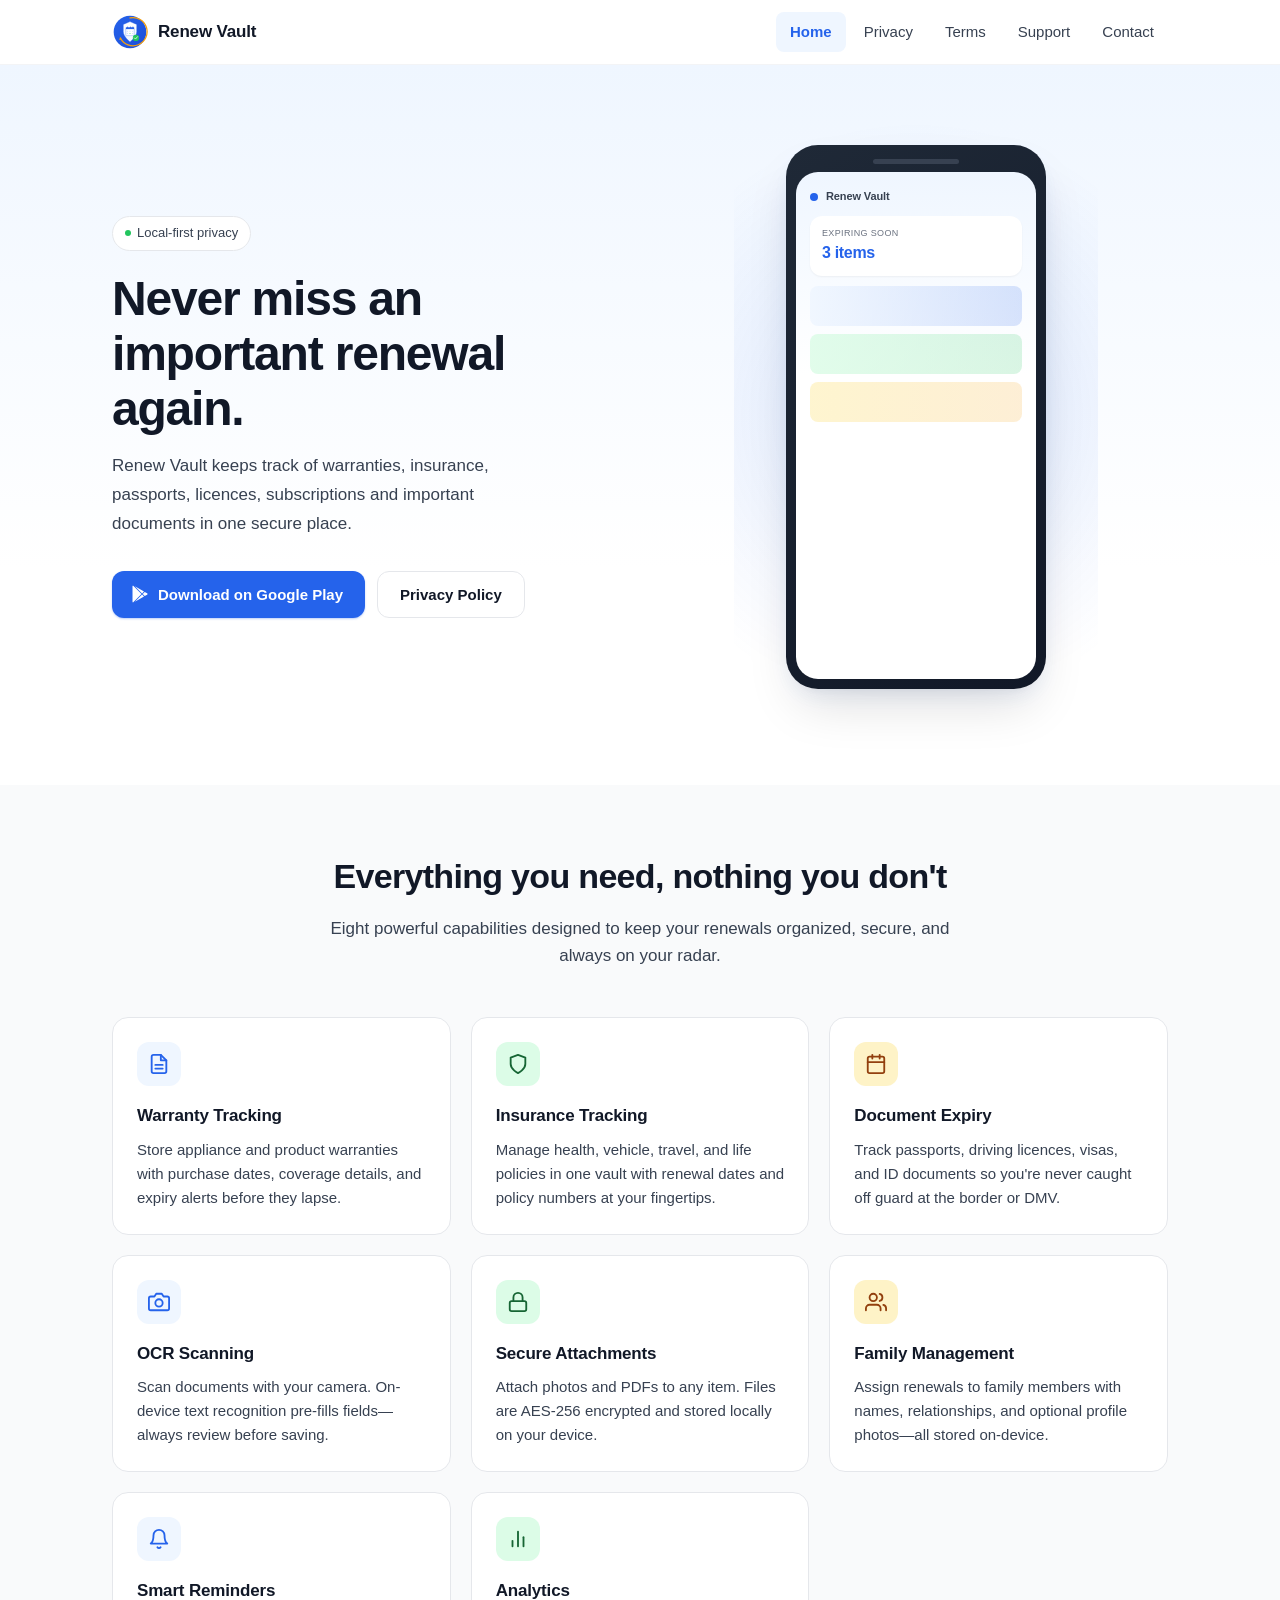
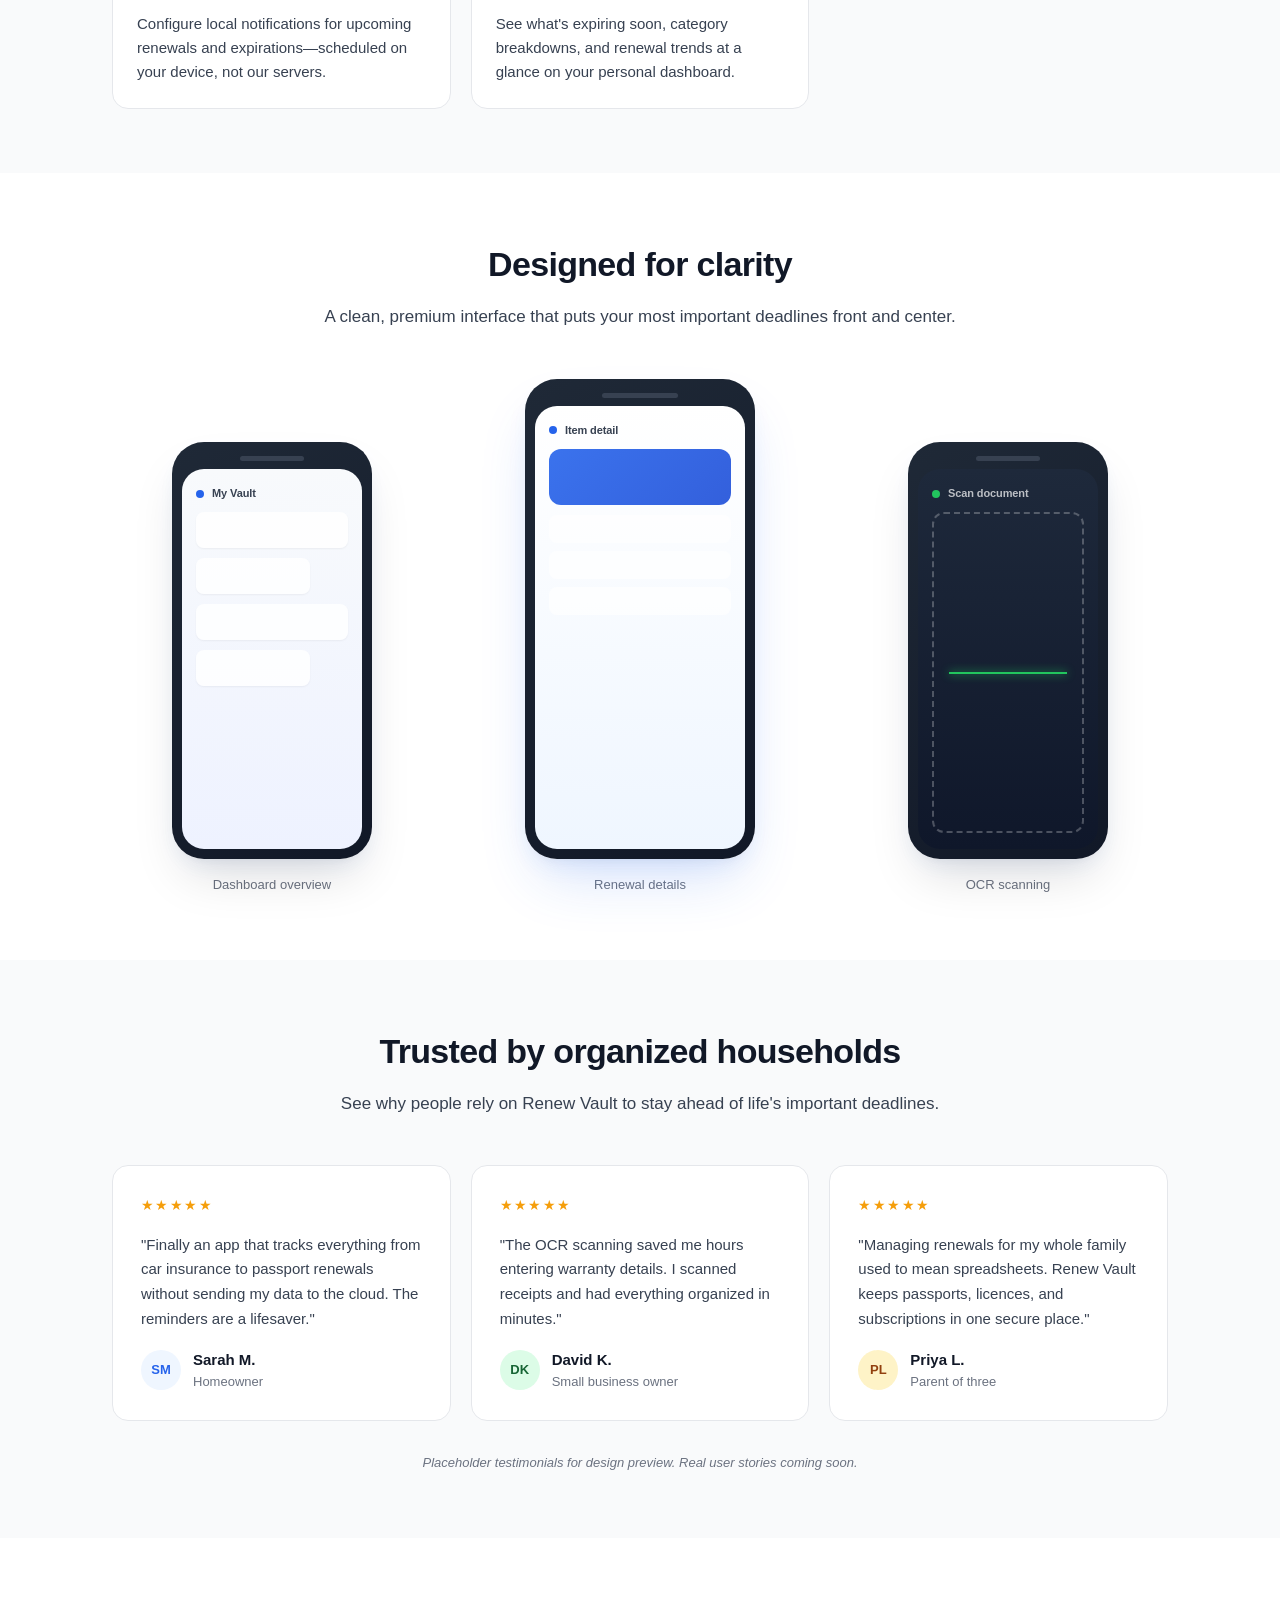
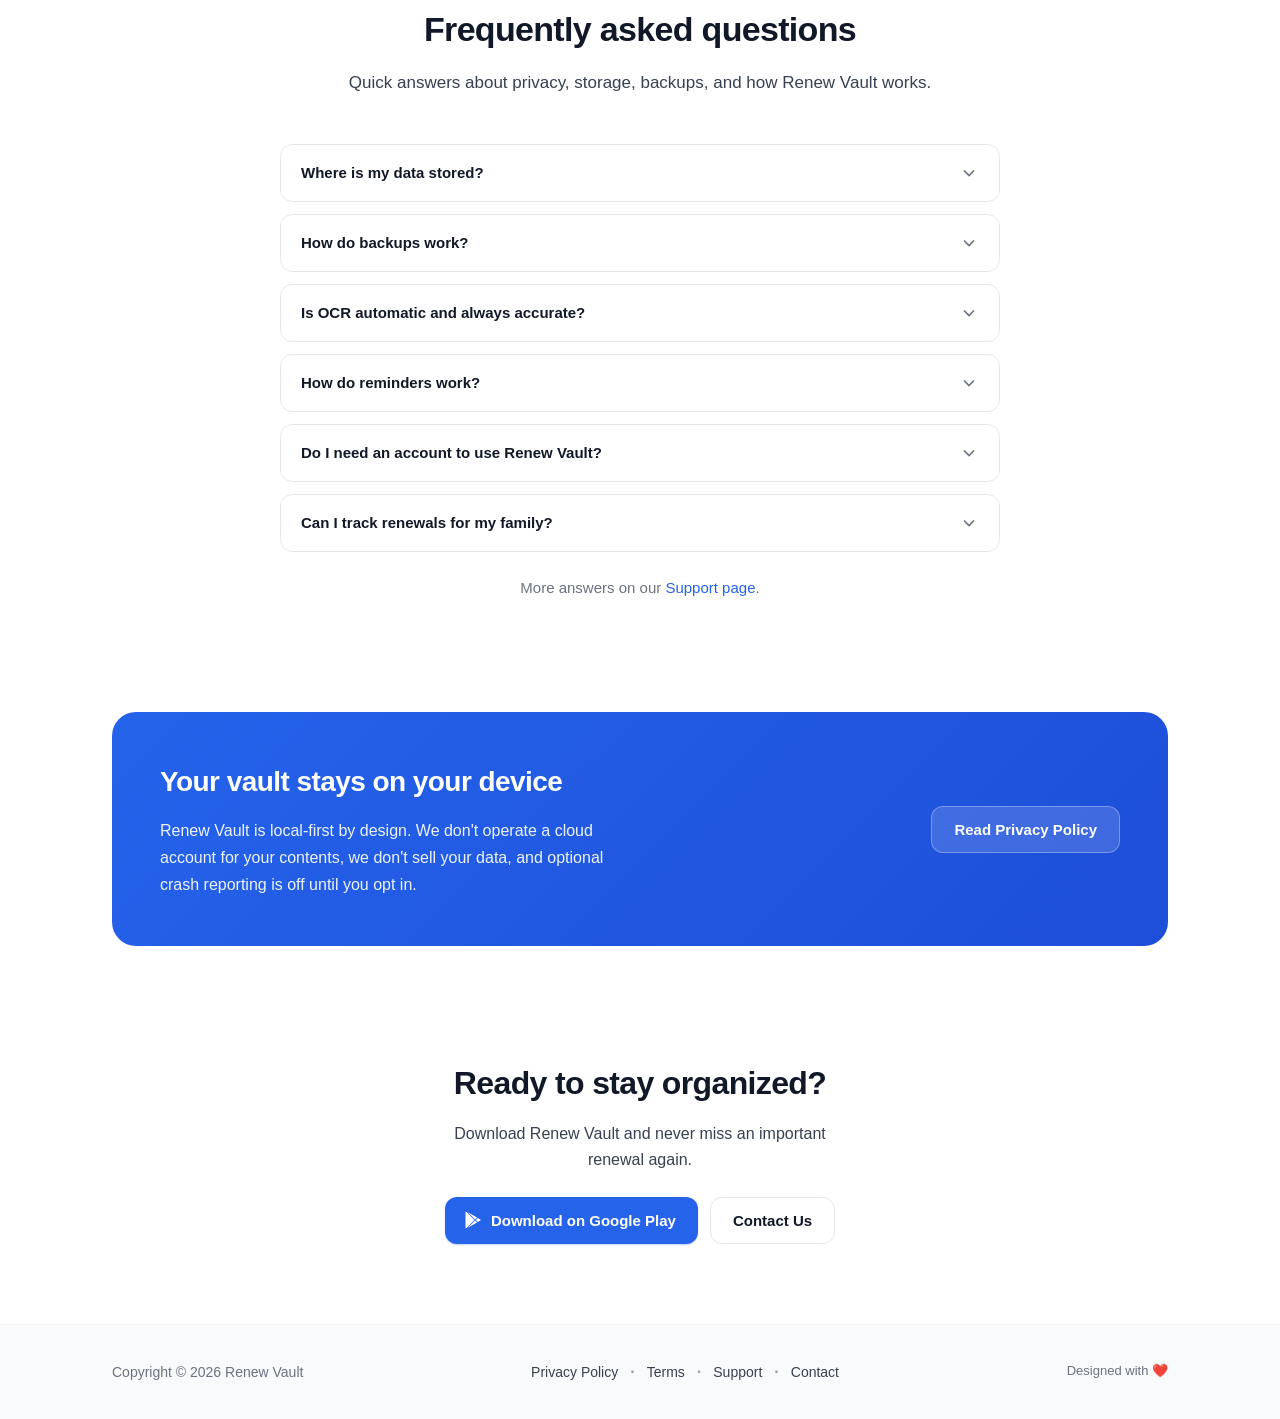
==== website/index.html @ 332114f3 "﻿feat(website): add official Renew Vault GitHub Pages website Add GitHub Pages site under website/: " ====
<!DOCTYPE html>
<html lang="en">
<head>
  <meta charset="UTF-8">
  <meta name="viewport" content="width=device-width, initial-scale=1.0">
  <meta name="description" content="Renew Vault — Never miss an important renewal again. Track warranties, insurance, passports, licences, subscriptions and documents in one secure place.">
  <meta name="keywords" content="Renew Vault, renewal tracker, warranty tracker, insurance expiry, passport reminder, document vault, local-first, Android app, com.renewvault.app">
  <meta name="robots" content="index, follow">
  <meta name="author" content="Renew Vault">
  <link rel="canonical" href="https://jayanthrajiv1983.github.io/homecare_vault/">
  <title>Renew Vault — Never miss an important renewal again.</title>
  <meta property="og:type" content="website">
  <meta property="og:site_name" content="Renew Vault">
  <meta property="og:title" content="Renew Vault — Never miss an important renewal again.">
  <meta property="og:description" content="Track warranties, insurance, passports, licences, subscriptions and documents in one secure, local-first vault.">
  <meta property="og:url" content="https://jayanthrajiv1983.github.io/homecare_vault/">
  <meta property="og:image" content="https://jayanthrajiv1983.github.io/homecare_vault/images/og-image.svg">
  <meta property="og:locale" content="en_US">
  <meta name="twitter:card" content="summary_large_image">
  <meta name="twitter:title" content="Renew Vault — Never miss an important renewal again.">
  <meta name="twitter:description" content="Track warranties, insurance, passports, licences, subscriptions and documents in one secure, local-first vault.">
  <meta name="twitter:image" content="https://jayanthrajiv1983.github.io/homecare_vault/images/og-image.svg">
  <link rel="icon" href="assets/favicon.svg" type="image/svg+xml">
  <link rel="apple-touch-icon" href="images/renew_vault_logo.svg">
  <link rel="stylesheet" href="css/styles.css">
</head>
<body class="page">
  <!-- SHARED HEADER — keep identical across all website/*.html pages -->
  <header class="site-header">
    <div class="container header-inner">
      <a href="index.html" class="logo-link">
        <img src="images/renew_vault_logo.svg" alt="" width="36" height="36" aria-hidden="true">
        Renew Vault
      </a>
      <button class="nav-toggle" type="button" aria-expanded="false" aria-controls="site-nav" aria-label="Toggle navigation">
        <span class="nav-toggle-bar"></span>
        <span class="nav-toggle-bar"></span>
        <span class="nav-toggle-bar"></span>
      </button>
      <nav class="site-nav" id="site-nav" aria-label="Main navigation">
        <ul>
          <li><a href="index.html">Home</a></li>
          <li><a href="privacy-policy.html">Privacy</a></li>
          <li><a href="terms.html">Terms</a></li>
          <li><a href="support.html">Support</a></li>
          <li><a href="contact.html">Contact</a></li>
        </ul>
      </nav>
    </div>
  </header>

  <main>
    <section class="hero">
      <div class="container hero-grid">
        <div class="hero-content hero-animate">
          <div class="hero-badge">
            <span class="hero-badge-dot" aria-hidden="true"></span>
            Local-first privacy
          </div>
          <h1>Never miss an important renewal again.</h1>
          <p class="hero-description">
            Renew Vault keeps track of warranties, insurance, passports, licences, subscriptions and important documents in one secure place.
          </p>
          <div class="hero-actions">
            <!-- Placeholder: set href to https://play.google.com/store/apps/details?id=com.renewvault.app when listed -->
            <a href="#" class="btn btn-primary btn-play" data-package="com.renewvault.app" aria-label="Download Renew Vault on Google Play (com.renewvault.app)">
              <svg class="btn-icon" width="20" height="20" viewBox="0 0 24 24" fill="currentColor" aria-hidden="true">
                <path d="M3.609 1.814L13.792 12 3.61 22.186a1.003 1.003 0 0 1-.601-.92V2.734a1 1 0 0 1 .601-.92zm10.89 10.893l2.302 2.302-10.937 6.333 8.635-8.635zm3.199-3.198l2.807 1.626a1 1 0 0 1 0 1.73l-2.808 1.626L15.206 12l2.492-2.491zM5.864 2.658L16.802 8.99l-2.303 2.303-8.635-8.635z"/>
              </svg>
              Download on Google Play
            </a>
            <a href="privacy-policy.html" class="btn btn-secondary">Privacy Policy</a>
          </div>
        </div>
        <div class="hero-visual hero-animate hero-animate--delay">
          <div class="device-mockup device-mockup--hero">
            <div class="device-frame">
              <div class="device-notch" aria-hidden="true"></div>
              <div class="device-screen device-screen--dashboard">
                <div class="screen-header">
                  <span class="screen-dot"></span>
                  <span class="screen-title">Renew Vault</span>
                </div>
                <div class="screen-stat">
                  <span class="screen-stat-label">Expiring soon</span>
                  <span class="screen-stat-value">3 items</span>
                </div>
                <div class="screen-cards">
                  <div class="screen-card screen-card--blue"></div>
                  <div class="screen-card screen-card--green"></div>
                  <div class="screen-card screen-card--orange"></div>
                </div>
              </div>
            </div>
            <div class="hero-glow" aria-hidden="true"></div>
          </div>
        </div>
      </div>
    </section>

    <section class="section section-alt" id="features">
      <div class="container">
        <div class="section-header reveal">
          <h2>Everything you need, nothing you don't</h2>
          <p>Eight powerful capabilities designed to keep your renewals organized, secure, and always on your radar.</p>
        </div>
        <div class="features-grid">
          <article class="feature-card reveal">
            <div class="feature-icon feature-icon--blue" aria-hidden="true">
              <svg width="22" height="22" viewBox="0 0 24 24" fill="none" stroke="currentColor" stroke-width="2" stroke-linecap="round" stroke-linejoin="round"><path d="M14 2H6a2 2 0 0 0-2 2v16a2 2 0 0 0 2 2h12a2 2 0 0 0 2-2V8z"/><polyline points="14 2 14 8 20 8"/><line x1="16" y1="13" x2="8" y2="13"/><line x1="16" y1="17" x2="8" y2="17"/></svg>
            </div>
            <h3>Warranty Tracking</h3>
            <p>Store appliance and product warranties with purchase dates, coverage details, and expiry alerts before they lapse.</p>
          </article>
          <article class="feature-card reveal">
            <div class="feature-icon feature-icon--green" aria-hidden="true">
              <svg width="22" height="22" viewBox="0 0 24 24" fill="none" stroke="currentColor" stroke-width="2" stroke-linecap="round" stroke-linejoin="round"><path d="M12 22s8-4 8-10V5l-8-3-8 3v7c0 6 8 10 8 10z"/></svg>
            </div>
            <h3>Insurance Tracking</h3>
            <p>Manage health, vehicle, travel, and life policies in one vault with renewal dates and policy numbers at your fingertips.</p>
          </article>
          <article class="feature-card reveal">
            <div class="feature-icon feature-icon--orange" aria-hidden="true">
              <svg width="22" height="22" viewBox="0 0 24 24" fill="none" stroke="currentColor" stroke-width="2" stroke-linecap="round" stroke-linejoin="round"><rect x="3" y="4" width="18" height="18" rx="2" ry="2"/><line x1="16" y1="2" x2="16" y2="6"/><line x1="8" y1="2" x2="8" y2="6"/><line x1="3" y1="10" x2="21" y2="10"/></svg>
            </div>
            <h3>Document Expiry</h3>
            <p>Track passports, driving licences, visas, and ID documents so you're never caught off guard at the border or DMV.</p>
          </article>
          <article class="feature-card reveal">
            <div class="feature-icon feature-icon--blue" aria-hidden="true">
              <svg width="22" height="22" viewBox="0 0 24 24" fill="none" stroke="currentColor" stroke-width="2" stroke-linecap="round" stroke-linejoin="round"><path d="M23 19a2 2 0 0 1-2 2H3a2 2 0 0 1-2-2V8a2 2 0 0 1 2-2h4l2-3h6l2 3h4a2 2 0 0 1 2 2z"/><circle cx="12" cy="13" r="4"/></svg>
            </div>
            <h3>OCR Scanning</h3>
            <p>Scan documents with your camera. On-device text recognition pre-fills fields—always review before saving.</p>
          </article>
          <article class="feature-card reveal">
            <div class="feature-icon feature-icon--green" aria-hidden="true">
              <svg width="22" height="22" viewBox="0 0 24 24" fill="none" stroke="currentColor" stroke-width="2" stroke-linecap="round" stroke-linejoin="round"><rect x="3" y="11" width="18" height="11" rx="2" ry="2"/><path d="M7 11V7a5 5 0 0 1 10 0v4"/></svg>
            </div>
            <h3>Secure Attachments</h3>
            <p>Attach photos and PDFs to any item. Files are AES-256 encrypted and stored locally on your device.</p>
          </article>
          <article class="feature-card reveal">
            <div class="feature-icon feature-icon--orange" aria-hidden="true">
              <svg width="22" height="22" viewBox="0 0 24 24" fill="none" stroke="currentColor" stroke-width="2" stroke-linecap="round" stroke-linejoin="round"><path d="M17 21v-2a4 4 0 0 0-4-4H5a4 4 0 0 0-4 4v2"/><circle cx="9" cy="7" r="4"/><path d="M23 21v-2a4 4 0 0 0-3-3.87"/><path d="M16 3.13a4 4 0 0 1 0 7.75"/></svg>
            </div>
            <h3>Family Management</h3>
            <p>Assign renewals to family members with names, relationships, and optional profile photos—all stored on-device.</p>
          </article>
          <article class="feature-card reveal">
            <div class="feature-icon feature-icon--blue" aria-hidden="true">
              <svg width="22" height="22" viewBox="0 0 24 24" fill="none" stroke="currentColor" stroke-width="2" stroke-linecap="round" stroke-linejoin="round"><path d="M18 8A6 6 0 0 0 6 8c0 7-3 9-3 9h18s-3-2-3-9"/><path d="M13.73 21a2 2 0 0 1-3.46 0"/></svg>
            </div>
            <h3>Smart Reminders</h3>
            <p>Configure local notifications for upcoming renewals and expirations—scheduled on your device, not our servers.</p>
          </article>
          <article class="feature-card reveal">
            <div class="feature-icon feature-icon--green" aria-hidden="true">
              <svg width="22" height="22" viewBox="0 0 24 24" fill="none" stroke="currentColor" stroke-width="2" stroke-linecap="round" stroke-linejoin="round"><line x1="18" y1="20" x2="18" y2="10"/><line x1="12" y1="20" x2="12" y2="4"/><line x1="6" y1="20" x2="6" y2="14"/></svg>
            </div>
            <h3>Analytics</h3>
            <p>See what's expiring soon, category breakdowns, and renewal trends at a glance on your personal dashboard.</p>
          </article>
        </div>
      </div>
    </section>

    <section class="section" id="screenshots">
      <div class="container">
        <div class="section-header reveal">
          <h2>Designed for clarity</h2>
          <p>A clean, premium interface that puts your most important deadlines front and center.</p>
        </div>
        <div class="screenshots-showcase reveal">
          <div class="device-mockup device-mockup--showcase">
            <div class="device-frame">
              <div class="device-notch" aria-hidden="true"></div>
              <div class="device-screen device-screen--list">
                <div class="screen-header">
                  <span class="screen-dot"></span>
                  <span class="screen-title">My Vault</span>
                </div>
                <div class="screen-list-item"></div>
                <div class="screen-list-item screen-list-item--short"></div>
                <div class="screen-list-item"></div>
                <div class="screen-list-item screen-list-item--short"></div>
              </div>
            </div>
            <p class="mockup-caption">Dashboard overview</p>
          </div>
          <div class="device-mockup device-mockup--showcase device-mockup--featured">
            <div class="device-frame">
              <div class="device-notch" aria-hidden="true"></div>
              <div class="device-screen device-screen--detail">
                <div class="screen-header">
                  <span class="screen-dot"></span>
                  <span class="screen-title">Item detail</span>
                </div>
                <div class="screen-detail-block"></div>
                <div class="screen-detail-rows">
                  <div class="screen-detail-row"></div>
                  <div class="screen-detail-row"></div>
                  <div class="screen-detail-row"></div>
                </div>
              </div>
            </div>
            <p class="mockup-caption">Renewal details</p>
          </div>
          <div class="device-mockup device-mockup--showcase">
            <div class="device-frame">
              <div class="device-notch" aria-hidden="true"></div>
              <div class="device-screen device-screen--scan">
                <div class="screen-header">
                  <span class="screen-dot"></span>
                  <span class="screen-title">Scan document</span>
                </div>
                <div class="screen-scan-frame">
                  <div class="screen-scan-line" aria-hidden="true"></div>
                </div>
              </div>
            </div>
            <p class="mockup-caption">OCR scanning</p>
          </div>
        </div>
      </div>
    </section>

    <section class="section section-alt" id="testimonials">
      <div class="container">
        <div class="section-header reveal">
          <h2>Trusted by organized households</h2>
          <p>See why people rely on Renew Vault to stay ahead of life's important deadlines.</p>
        </div>
        <div class="testimonials-grid">
          <blockquote class="testimonial-card reveal">
            <div class="testimonial-stars" aria-label="5 out of 5 stars">
              <span aria-hidden="true">★★★★★</span>
            </div>
            <p class="testimonial-quote">"Finally an app that tracks everything from car insurance to passport renewals without sending my data to the cloud. The reminders are a lifesaver."</p>
            <footer class="testimonial-author">
              <div class="testimonial-avatar" aria-hidden="true">SM</div>
              <div>
                <cite class="testimonial-name">Sarah M.</cite>
                <span class="testimonial-role">Homeowner</span>
              </div>
            </footer>
          </blockquote>
          <blockquote class="testimonial-card reveal">
            <div class="testimonial-stars" aria-label="5 out of 5 stars">
              <span aria-hidden="true">★★★★★</span>
            </div>
            <p class="testimonial-quote">"The OCR scanning saved me hours entering warranty details. I scanned receipts and had everything organized in minutes."</p>
            <footer class="testimonial-author">
              <div class="testimonial-avatar testimonial-avatar--green" aria-hidden="true">DK</div>
              <div>
                <cite class="testimonial-name">David K.</cite>
                <span class="testimonial-role">Small business owner</span>
              </div>
            </footer>
          </blockquote>
          <blockquote class="testimonial-card reveal">
            <div class="testimonial-stars" aria-label="5 out of 5 stars">
              <span aria-hidden="true">★★★★★</span>
            </div>
            <p class="testimonial-quote">"Managing renewals for my whole family used to mean spreadsheets. Renew Vault keeps passports, licences, and subscriptions in one secure place."</p>
            <footer class="testimonial-author">
              <div class="testimonial-avatar testimonial-avatar--orange" aria-hidden="true">PL</div>
              <div>
                <cite class="testimonial-name">Priya L.</cite>
                <span class="testimonial-role">Parent of three</span>
              </div>
            </footer>
          </blockquote>
        </div>
        <p class="testimonials-disclaimer reveal">Placeholder testimonials for design preview. Real user stories coming soon.</p>
      </div>
    </section>

    <section class="section" id="faq">
      <div class="container">
        <div class="section-header reveal">
          <h2>Frequently asked questions</h2>
          <p>Quick answers about privacy, storage, backups, and how Renew Vault works.</p>
        </div>
        <div class="faq-accordion reveal">
          <div class="faq-accordion-item">
            <button class="faq-accordion-trigger" type="button" aria-expanded="false" aria-controls="faq-panel-1" id="faq-trigger-1">
              <span>Where is my data stored?</span>
              <svg class="faq-accordion-icon" width="20" height="20" viewBox="0 0 24 24" fill="none" stroke="currentColor" stroke-width="2" aria-hidden="true"><polyline points="6 9 12 15 18 9"/></svg>
            </button>
            <div class="faq-accordion-panel" id="faq-panel-1" role="region" aria-labelledby="faq-trigger-1" hidden>
              <p>Your vault data is stored <strong>locally on your device</strong> in encrypted form by default. Renew Vault does not sync your items to our servers. Optional Google Drive backup uploads encrypted <code>.rvbackup</code> files only when <strong>you</strong> initiate a backup.</p>
            </div>
          </div>
          <div class="faq-accordion-item">
            <button class="faq-accordion-trigger" type="button" aria-expanded="false" aria-controls="faq-panel-2" id="faq-trigger-2">
              <span>How do backups work?</span>
              <svg class="faq-accordion-icon" width="20" height="20" viewBox="0 0 24 24" fill="none" stroke="currentColor" stroke-width="2" aria-hidden="true"><polyline points="6 9 12 15 18 9"/></svg>
            </button>
            <div class="faq-accordion-panel" id="faq-panel-2" role="region" aria-labelledby="faq-trigger-2" hidden>
              <p>You can export an encrypted <code>.rvbackup</code> file to your device or share it through apps you choose. You can also back up to a <strong>"Renew Vault Backups"</strong> folder in <strong>your</strong> Google Drive account. Backups are user-initiated—they never upload automatically.</p>
            </div>
          </div>
          <div class="faq-accordion-item">
            <button class="faq-accordion-trigger" type="button" aria-expanded="false" aria-controls="faq-panel-3" id="faq-trigger-3">
              <span>Is OCR automatic and always accurate?</span>
              <svg class="faq-accordion-icon" width="20" height="20" viewBox="0 0 24 24" fill="none" stroke="currentColor" stroke-width="2" aria-hidden="true"><polyline points="6 9 12 15 18 9"/></svg>
            </button>
            <div class="faq-accordion-panel" id="faq-panel-3" role="region" aria-labelledby="faq-trigger-3" hidden>
              <p>OCR runs <strong>on your device</strong> to help pre-fill fields from a photo or image. It is an assistive feature—always <strong>review and edit</strong> extracted text before saving. Raw OCR text is not stored; only the fields you confirm are saved.</p>
            </div>
          </div>
          <div class="faq-accordion-item">
            <button class="faq-accordion-trigger" type="button" aria-expanded="false" aria-controls="faq-panel-4" id="faq-trigger-4">
              <span>How do reminders work?</span>
              <svg class="faq-accordion-icon" width="20" height="20" viewBox="0 0 24 24" fill="none" stroke="currentColor" stroke-width="2" aria-hidden="true"><polyline points="6 9 12 15 18 9"/></svg>
            </button>
            <div class="faq-accordion-panel" id="faq-panel-4" role="region" aria-labelledby="faq-trigger-4" hidden>
              <p>Renew Vault schedules <strong>local notifications</strong> on your device based on the renewal dates and reminder settings you configure. Reminders are not sent from our servers. Enable notifications for Renew Vault in both the app and your device system settings.</p>
            </div>
          </div>
          <div class="faq-accordion-item">
            <button class="faq-accordion-trigger" type="button" aria-expanded="false" aria-controls="faq-panel-5" id="faq-trigger-5">
              <span>Do I need an account to use Renew Vault?</span>
              <svg class="faq-accordion-icon" width="20" height="20" viewBox="0 0 24 24" fill="none" stroke="currentColor" stroke-width="2" aria-hidden="true"><polyline points="6 9 12 15 18 9"/></svg>
            </button>
            <div class="faq-accordion-panel" id="faq-panel-5" role="region" aria-labelledby="faq-trigger-5" hidden>
              <p>No. You can use the core app without creating an account with us. Google Sign-In is used <strong>only</strong> if you choose optional Google Drive backup or restore.</p>
            </div>
          </div>
          <div class="faq-accordion-item">
            <button class="faq-accordion-trigger" type="button" aria-expanded="false" aria-controls="faq-panel-6" id="faq-trigger-6">
              <span>Can I track renewals for my family?</span>
              <svg class="faq-accordion-icon" width="20" height="20" viewBox="0 0 24 24" fill="none" stroke="currentColor" stroke-width="2" aria-hidden="true"><polyline points="6 9 12 15 18 9"/></svg>
            </button>
            <div class="faq-accordion-panel" id="faq-panel-6" role="region" aria-labelledby="faq-trigger-6" hidden>
              <p>Yes. Add family members in the app and assign items to them. Family names, relationships, and optional profile photos are stored locally on your device.</p>
            </div>
          </div>
        </div>
        <p class="faq-more reveal">More answers on our <a href="support.html">Support page</a>.</p>
      </div>
    </section>

    <section class="privacy-banner">
      <div class="container reveal">
        <div class="privacy-inner">
          <div>
            <h2>Your vault stays on your device</h2>
            <p>Renew Vault is local-first by design. We don't operate a cloud account for your contents, we don't sell your data, and optional crash reporting is off until you opt in.</p>
          </div>
          <a href="privacy-policy.html" class="btn btn-secondary">Read Privacy Policy</a>
        </div>
      </div>
    </section>

    <section class="cta-section">
      <div class="container reveal">
        <h2>Ready to stay organized?</h2>
        <p>Download Renew Vault and never miss an important renewal again.</p>
        <div class="cta-actions">
          <!-- Placeholder: set href to https://play.google.com/store/apps/details?id=com.renewvault.app when listed -->
          <a href="#" class="btn btn-primary btn-play" data-package="com.renewvault.app" aria-label="Download Renew Vault on Google Play (com.renewvault.app)">
            <svg class="btn-icon" width="20" height="20" viewBox="0 0 24 24" fill="currentColor" aria-hidden="true">
              <path d="M3.609 1.814L13.792 12 3.61 22.186a1.003 1.003 0 0 1-.601-.92V2.734a1 1 0 0 1 .601-.92zm10.89 10.893l2.302 2.302-10.937 6.333 8.635-8.635zm3.199-3.198l2.807 1.626a1 1 0 0 1 0 1.73l-2.808 1.626L15.206 12l2.492-2.491zM5.864 2.658L16.802 8.99l-2.303 2.303-8.635-8.635z"/>
            </svg>
            Download on Google Play
          </a>
          <a href="contact.html" class="btn btn-secondary">Contact Us</a>
        </div>
      </div>
    </section>
  </main>

  <!-- SHARED FOOTER — keep identical across all website/*.html pages -->
  <footer class="site-footer">
    <div class="container">
      <div class="footer-inner">
        <p class="footer-copyright">Copyright &copy; <span id="footer-year">2026</span> Renew Vault</p>
        <nav class="footer-nav" aria-label="Footer navigation">
          <ul>
            <li><a href="privacy-policy.html">Privacy Policy</a></li>
            <li><a href="terms.html">Terms</a></li>
            <li><a href="support.html">Support</a></li>
            <li><a href="contact.html">Contact</a></li>
          </ul>
        </nav>
        <p class="footer-designed">Designed with ❤️</p>
      </div>
    </div>
  </footer>

  <script src="js/main.js"></script>
</body>
</html>
---- website/css/styles.css ----
/* Renew Vault — GitHub Pages static site (website/)
   Brand colors from lib/theme/app_brand.dart & app_colors.dart
   Deploy: repo Settings → Pages → branch main → /website folder */

:root {
  --primary: #2563EB;
  --primary-dark: #1D4ED8;
  --primary-light: #EFF6FF;
  --green: #22C55E;
  --green-soft: #DCFCE7;
  --green-dark: #166534;
  --orange: #F59E0B;
  --orange-soft: #FEF3C7;
  --orange-dark: #92400E;
  --neutral-light: #9CA3AF;
  --text: #111827;
  --text-secondary: #374151;
  --text-muted: #6B7280;
  --bg: #FFFFFF;
  --bg-subtle: #F9FAFB;
  --bg-muted: #F3F4F6;
  --border: #E5E7EB;
  --border-light: #F3F4F6;
  --radius-sm: 8px;
  --radius: 12px;
  --radius-lg: 16px;
  --radius-xl: 24px;
  --shadow-sm: 0 1px 2px rgba(0, 0, 0, 0.05);
  --shadow: 0 4px 6px -1px rgba(0, 0, 0, 0.07), 0 2px 4px -2px rgba(0, 0, 0, 0.05);
  --shadow-lg: 0 10px 25px -5px rgba(37, 99, 235, 0.08), 0 8px 10px -6px rgba(0, 0, 0, 0.04);
  --max-width: 1120px;
  --header-height: 64px;
  --font: -apple-system, BlinkMacSystemFont, "Segoe UI", Roboto, "Helvetica Neue", Arial, sans-serif;
  --transition: 0.2s ease;
}

*, *::before, *::after {
  box-sizing: border-box;
}

html {
  scroll-behavior: smooth;
  -webkit-text-size-adjust: 100%;
}

body {
  margin: 0;
  font-family: var(--font);
  font-size: 16px;
  line-height: 1.6;
  color: var(--text);
  background: var(--bg);
  -webkit-font-smoothing: antialiased;
  -moz-osx-font-smoothing: grayscale;
}

img, svg {
  display: block;
  max-width: 100%;
  height: auto;
}

a {
  color: var(--primary);
  text-decoration: none;
  transition: color var(--transition);
}

a:hover {
  color: var(--primary-dark);
}

a:focus-visible,
button:focus-visible,
input:focus-visible,
textarea:focus-visible,
select:focus-visible {
  outline: 2px solid var(--primary);
  outline-offset: 2px;
}

.container {
  width: 100%;
  max-width: var(--max-width);
  margin: 0 auto;
  padding: 0 1.25rem;
}

@media (min-width: 768px) {
  .container {
    padding: 0 2rem;
  }
}

.site-header {
  position: sticky;
  top: 0;
  z-index: 100;
  background: rgba(255, 255, 255, 0.85);
  backdrop-filter: blur(12px);
  -webkit-backdrop-filter: blur(12px);
  border-bottom: 1px solid var(--border-light);
}

.header-inner {
  position: relative;
  display: flex;
  align-items: center;
  justify-content: space-between;
  height: var(--header-height);
  gap: 1rem;
}

.logo-link {
  display: flex;
  align-items: center;
  gap: 0.625rem;
  color: var(--text);
  font-weight: 600;
  font-size: 1.0625rem;
  letter-spacing: -0.01em;
}

.logo-link:hover {
  color: var(--text);
}

.logo-link img {
  width: 36px;
  height: 36px;
  border-radius: var(--radius-sm);
}

.nav-toggle {
  display: flex;
  flex-direction: column;
  justify-content: center;
  gap: 5px;
  width: 44px;
  height: 44px;
  padding: 10px;
  background: none;
  border: none;
  cursor: pointer;
  border-radius: var(--radius-sm);
}

.nav-toggle:hover {
  background: var(--bg-muted);
}

.nav-toggle-bar {
  display: block;
  width: 100%;
  height: 2px;
  background: var(--text);
  border-radius: 1px;
  transition: transform var(--transition), opacity var(--transition);
}

.nav-toggle[aria-expanded="true"] .nav-toggle-bar:nth-child(1) {
  transform: translateY(7px) rotate(45deg);
}

.nav-toggle[aria-expanded="true"] .nav-toggle-bar:nth-child(2) {
  opacity: 0;
}

.nav-toggle[aria-expanded="true"] .nav-toggle-bar:nth-child(3) {
  transform: translateY(-7px) rotate(-45deg);
}

.site-nav {
  display: none;
  position: absolute;
  top: var(--header-height);
  left: 0;
  right: 0;
  background: var(--bg);
  border-bottom: 1px solid var(--border);
  padding: 0.75rem 1.25rem 1.25rem;
  box-shadow: var(--shadow);
}

.site-nav.is-open {
  display: block;
}

.site-nav ul {
  list-style: none;
  margin: 0;
  padding: 0;
}

.site-nav li + li {
  margin-top: 0.25rem;
}

.site-nav a {
  display: block;
  padding: 0.625rem 0.75rem;
  color: var(--text-secondary);
  font-size: 0.9375rem;
  font-weight: 500;
  border-radius: var(--radius-sm);
}

.site-nav a:hover,
.site-nav a.is-active {
  color: var(--primary);
  background: var(--primary-light);
}

.site-nav a.is-active {
  font-weight: 600;
}

@media (min-width: 768px) {
  .nav-toggle {
    display: none;
  }

  .site-nav {
    display: block;
    position: static;
    background: none;
    border: none;
    padding: 0;
    box-shadow: none;
  }

  .site-nav ul {
    display: flex;
    align-items: center;
    gap: 0.25rem;
  }

  .site-nav li + li {
    margin-top: 0;
  }

  .site-nav a {
    padding: 0.5rem 0.875rem;
  }
}

.site-footer {
  margin-top: auto;
  background: var(--bg-subtle);
  border-top: 1px solid var(--border-light);
  padding: 2rem 0;
}

.footer-inner {
  display: flex;
  flex-direction: column;
  align-items: center;
  gap: 1rem;
  text-align: center;
}

.footer-copyright,
.footer-designed {
  margin: 0;
  font-size: 0.875rem;
  color: var(--text-muted);
}

.footer-designed {
  font-size: 0.8125rem;
}

.footer-nav ul {
  display: flex;
  flex-wrap: wrap;
  align-items: center;
  justify-content: center;
  gap: 0.375rem 0;
  list-style: none;
  margin: 0;
  padding: 0;
}

.footer-nav li {
  display: flex;
  align-items: center;
}

.footer-nav li + li::before {
  content: "·";
  margin: 0 0.625rem;
  color: var(--neutral-light);
  font-weight: 700;
  pointer-events: none;
}

.footer-nav a {
  color: var(--text-secondary);
  font-size: 0.875rem;
  font-weight: 500;
  padding: 0.25rem 0.125rem;
  border-radius: var(--radius-sm);
  transition: color var(--transition), background var(--transition);
}

.footer-nav a:hover {
  color: var(--primary);
}

.footer-nav a.is-active {
  color: var(--primary);
  font-weight: 600;
}

@media (min-width: 768px) {
  .footer-inner {
    flex-direction: row;
    justify-content: space-between;
    text-align: left;
  }

  .footer-nav {
    order: 0;
    flex: 1;
  }

  .footer-nav ul {
    justify-content: center;
  }

  .footer-copyright {
    flex-shrink: 0;
  }

  .footer-designed {
    flex-shrink: 0;
    text-align: right;
  }
}

.page {
  display: flex;
  flex-direction: column;
  min-height: 100vh;
}

main {
  flex: 1;
}

.hero {
  padding: 3rem 0 4rem;
  background: linear-gradient(180deg, var(--primary-light) 0%, var(--bg) 70%);
}

@media (min-width: 768px) {
  .hero {
    padding: 5rem 0 6rem;
  }
}

.hero-grid {
  display: grid;
  gap: 2.5rem;
  align-items: center;
}

@media (min-width: 768px) {
  .hero-grid {
    grid-template-columns: 1fr 1fr;
    gap: 3rem;
  }
}

.hero-badge {
  display: inline-flex;
  align-items: center;
  gap: 0.375rem;
  padding: 0.375rem 0.75rem;
  background: var(--bg);
  border: 1px solid var(--border);
  border-radius: 999px;
  font-size: 0.8125rem;
  font-weight: 500;
  color: var(--text-secondary);
  margin-bottom: 1.25rem;
}

.hero-badge-dot {
  width: 6px;
  height: 6px;
  border-radius: 50%;
  background: var(--green);
}

.hero h1 {
  font-size: clamp(2rem, 5vw, 3rem);
  font-weight: 700;
  line-height: 1.15;
  letter-spacing: -0.025em;
  margin: 0 0 1rem;
  color: var(--text);
}

.hero-description {
  font-size: 1.0625rem;
  color: var(--text-secondary);
  margin: 0 0 2rem;
  max-width: 42ch;
  line-height: 1.7;
}

.hero-actions {
  display: flex;
  flex-wrap: wrap;
  gap: 0.75rem;
}

.hero-visual {
  display: flex;
  justify-content: center;
}

.hero-glow {
  position: absolute;
  inset: -20%;
  background: radial-gradient(circle, rgba(37, 99, 235, 0.15) 0%, transparent 70%);
  z-index: -1;
  pointer-events: none;
}

.btn {
  display: inline-flex;
  align-items: center;
  justify-content: center;
  gap: 0.5rem;
  padding: 0.75rem 1.375rem;
  font-family: var(--font);
  font-size: 0.9375rem;
  font-weight: 600;
  line-height: 1.4;
  border-radius: var(--radius);
  border: none;
  cursor: pointer;
  transition: background var(--transition), color var(--transition), box-shadow var(--transition);
  text-decoration: none;
}

.btn-primary {
  background: var(--primary);
  color: #fff;
  box-shadow: 0 1px 2px rgba(37, 99, 235, 0.3);
}

.btn-primary:hover {
  background: var(--primary-dark);
  color: #fff;
  box-shadow: var(--shadow);
}

.btn-secondary {
  background: var(--bg);
  color: var(--text);
  border: 1px solid var(--border);
}

.btn-secondary:hover {
  background: var(--bg-subtle);
  color: var(--text);
  border-color: var(--neutral-light);
}

.section {
  padding: 4rem 0;
}

.section-alt {
  background: var(--bg-subtle);
}

.section-header {
  text-align: center;
  max-width: 640px;
  margin: 0 auto 3rem;
}

.section-header h2 {
  font-size: clamp(1.625rem, 3vw, 2.125rem);
  font-weight: 700;
  letter-spacing: -0.02em;
  margin: 0 0 0.75rem;
}

.section-header p {
  margin: 0;
  color: var(--text-secondary);
  font-size: 1.0625rem;
}

.features-grid {
  display: grid;
  gap: 1.25rem;
}

@media (min-width: 640px) {
  .features-grid {
    grid-template-columns: repeat(2, 1fr);
  }
}

@media (min-width: 960px) {
  .features-grid {
    grid-template-columns: repeat(3, 1fr);
  }
}

.feature-card {
  background: var(--bg);
  border: 1px solid var(--border-light);
  border-radius: var(--radius-lg);
  padding: 1.5rem;
  transform: translateY(0);
  transition: box-shadow var(--transition), border-color var(--transition), transform var(--transition);
}

.section-alt .feature-card {
  border-color: var(--border);
}

.feature-card:hover {
  box-shadow: var(--shadow);
  border-color: var(--border);
  transform: translateY(-3px);
}

.feature-icon {
  width: 44px;
  height: 44px;
  border-radius: var(--radius);
  display: flex;
  align-items: center;
  justify-content: center;
  font-size: 1.25rem;
  margin-bottom: 1rem;
}

.feature-icon--blue { background: var(--primary-light); color: var(--primary); }
.feature-icon--green { background: var(--green-soft); color: var(--green-dark); }
.feature-icon--orange { background: var(--orange-soft); color: var(--orange-dark); }

.feature-card h3 {
  font-size: 1.0625rem;
  font-weight: 600;
  margin: 0 0 0.5rem;
  letter-spacing: -0.01em;
}

.feature-card p {
  margin: 0;
  font-size: 0.9375rem;
  color: var(--text-secondary);
  line-height: 1.6;
}

.privacy-banner {
  padding: 3rem 0;
}

.privacy-inner {
  display: grid;
  gap: 2rem;
  align-items: center;
  background: linear-gradient(135deg, var(--primary) 0%, var(--primary-dark) 100%);
  border-radius: var(--radius-xl);
  padding: 2.5rem;
  color: #fff;
}

@media (min-width: 768px) {
  .privacy-inner {
    grid-template-columns: 1fr auto;
    padding: 3rem;
  }
}

.privacy-inner h2 {
  font-size: clamp(1.375rem, 2.5vw, 1.75rem);
  font-weight: 700;
  margin: 0 0 0.75rem;
  letter-spacing: -0.02em;
}

.privacy-inner p {
  margin: 0;
  opacity: 0.92;
  font-size: 1rem;
  line-height: 1.7;
  max-width: 52ch;
}

.privacy-inner .btn-secondary {
  background: rgba(255, 255, 255, 0.15);
  border-color: rgba(255, 255, 255, 0.3);
  color: #fff;
  white-space: nowrap;
}

.privacy-inner .btn-secondary:hover {
  background: rgba(255, 255, 255, 0.25);
  color: #fff;
}

.cta-section {
  padding: 4rem 0 5rem;
  text-align: center;
}

.cta-section h2 {
  font-size: clamp(1.5rem, 3vw, 2rem);
  font-weight: 700;
  margin: 0 0 0.75rem;
  letter-spacing: -0.02em;
}

.cta-section p {
  margin: 0 auto 1.5rem;
  color: var(--text-secondary);
  max-width: 48ch;
}

.page-header {
  padding: 2.5rem 0 2rem;
  background: var(--bg-subtle);
  border-bottom: 1px solid var(--border-light);
}

.page-header h1 {
  font-size: clamp(1.75rem, 4vw, 2.25rem);
  font-weight: 700;
  letter-spacing: -0.02em;
  margin: 0 0 0.5rem;
}

.page-meta {
  display: flex;
  flex-wrap: wrap;
  gap: 0.5rem 1.5rem;
  font-size: 0.875rem;
  color: var(--text-muted);
  margin: 0;
}

.content {
  padding: 2.5rem 0 4rem;
}

.content h2 {
  font-size: 1.375rem;
  font-weight: 700;
  margin: 2.5rem 0 1rem;
  letter-spacing: -0.015em;
  color: var(--text);
  padding-top: 0.5rem;
}

.content h2:first-child {
  margin-top: 0;
}

.content h3 {
  font-size: 1.0625rem;
  font-weight: 600;
  margin: 1.75rem 0 0.75rem;
  color: var(--text);
}

.content p {
  margin: 0 0 1rem;
  color: var(--text-secondary);
}

.content ul,
.content ol {
  margin: 0 0 1rem;
  padding-left: 1.5rem;
  color: var(--text-secondary);
}

.content li + li {
  margin-top: 0.375rem;
}

.content li::marker {
  color: var(--primary);
}

.content strong {
  color: var(--text);
  font-weight: 600;
}

.content hr {
  border: none;
  border-top: 1px solid var(--border);
  margin: 2rem 0;
}

.content a {
  text-decoration: underline;
  text-underline-offset: 2px;
}

.content table {
  width: 100%;
  border-collapse: collapse;
  margin: 1rem 0 1.5rem;
  font-size: 0.9375rem;
  overflow-x: auto;
  display: block;
}

@media (min-width: 640px) {
  .content table {
    display: table;
  }
}

.content th,
.content td {
  padding: 0.75rem 1rem;
  text-align: left;
  border: 1px solid var(--border);
  vertical-align: top;
}

.content th {
  background: var(--bg-subtle);
  font-weight: 600;
  color: var(--text);
}

.content td {
  color: var(--text-secondary);
}

.content .lead {
  font-size: 1.0625rem;
  line-height: 1.7;
  color: var(--text-secondary);
  margin-bottom: 1.5rem;
}

.content .tagline {
  font-style: italic;
  color: var(--text-muted);
  margin-top: 2rem;
  padding-top: 1.5rem;
  border-top: 1px solid var(--border-light);
}

.contact-form-card {
  background: var(--bg-subtle);
  border: 1px solid var(--border-light);
  border-radius: var(--radius-lg);
  padding: 1.75rem;
}

.contact-form-card h2 {
  font-size: 1.25rem;
  font-weight: 600;
  margin: 0 0 0.5rem;
}

.contact-form-card > p {
  font-size: 0.9375rem;
  color: var(--text-muted);
  margin: 0 0 1.5rem;
}

.form-group {
  margin-bottom: 1.25rem;
}

.form-group label {
  display: block;
  font-size: 0.875rem;
  font-weight: 500;
  margin-bottom: 0.375rem;
  color: var(--text);
}

.form-group input,
.form-group textarea,
.form-group select {
  width: 100%;
  padding: 0.75rem 0.875rem;
  font-family: var(--font);
  font-size: 0.9375rem;
  border: 1px solid var(--border);
  border-radius: var(--radius-sm);
  background: var(--bg);
  color: var(--text);
  transition: border-color var(--transition), box-shadow var(--transition);
}

.form-group input:focus,
.form-group textarea:focus,
.form-group select:focus {
  border-color: var(--primary);
  box-shadow: 0 0 0 3px rgba(37, 99, 235, 0.12);
  outline: none;
}

.form-group textarea {
  min-height: 140px;
  resize: vertical;
}

.form-note {
  font-size: 0.8125rem;
  color: var(--text-muted);
  margin-top: 1rem;
}

.sr-only {
  position: absolute;
  width: 1px;
  height: 1px;
  padding: 0;
  margin: -1px;
  overflow: hidden;
  clip: rect(0, 0, 0, 0);
  white-space: nowrap;
  border: 0;
}

/* ── Landing page: hero animations ── */

.hero-animate {
  animation: heroFadeIn 0.8s ease forwards;
  opacity: 0;
}

.hero-animate--delay {
  animation-delay: 0.15s;
}

@keyframes heroFadeIn {
  from {
    opacity: 0;
    transform: translateY(16px);
  }
  to {
    opacity: 1;
    transform: translateY(0);
  }
}

.btn-icon {
  flex-shrink: 0;
}

.btn-play {
  padding-left: 1.125rem;
}

.feature-icon svg {
  display: block;
}

/* ── Scroll reveal ── */

.reveal {
  opacity: 0;
  transform: translateY(24px);
  transition: opacity 0.6s ease, transform 0.6s ease;
}

.reveal.is-visible {
  opacity: 1;
  transform: translateY(0);
}

/* ── Device mockups ── */

.device-mockup {
  position: relative;
  display: flex;
  flex-direction: column;
  align-items: center;
}

.device-mockup--hero {
  width: min(260px, 72vw);
}

.device-frame {
  width: 100%;
  background: linear-gradient(145deg, #1f2937 0%, #111827 100%);
  border-radius: 2rem;
  padding: 0.625rem;
  box-shadow: var(--shadow-lg), 0 25px 50px -12px rgba(0, 0, 0, 0.15);
  position: relative;
  z-index: 1;
}

.device-notch {
  width: 36%;
  height: 5px;
  background: #374151;
  border-radius: 999px;
  margin: 0.25rem auto 0.5rem;
}

.device-screen {
  border-radius: 1.375rem;
  overflow: hidden;
  aspect-ratio: 9 / 19;
  padding: 1rem 0.875rem;
  display: flex;
  flex-direction: column;
  gap: 0.625rem;
}

.device-screen--dashboard {
  background: linear-gradient(180deg, var(--primary-light) 0%, #fff 40%);
}

.device-screen--list {
  background: linear-gradient(180deg, #f8fafc 0%, #eef2ff 100%);
}

.device-screen--detail {
  background: linear-gradient(180deg, #fff 0%, var(--primary-light) 100%);
}

.device-screen--scan {
  background: linear-gradient(180deg, #1e293b 0%, #0f172a 100%);
}

.screen-header {
  display: flex;
  align-items: center;
  gap: 0.5rem;
}

.screen-dot {
  width: 8px;
  height: 8px;
  border-radius: 50%;
  background: var(--primary);
  flex-shrink: 0;
}

.device-screen--scan .screen-dot {
  background: var(--green);
}

.screen-title {
  font-size: 0.6875rem;
  font-weight: 600;
  color: var(--text-secondary);
  letter-spacing: -0.01em;
}

.device-screen--scan .screen-title {
  color: rgba(255, 255, 255, 0.7);
}

.screen-stat {
  background: var(--bg);
  border-radius: var(--radius);
  padding: 0.625rem 0.75rem;
  box-shadow: var(--shadow-sm);
}

.screen-stat-label {
  display: block;
  font-size: 0.5625rem;
  color: var(--text-muted);
  text-transform: uppercase;
  letter-spacing: 0.04em;
}

.screen-stat-value {
  display: block;
  font-size: 1rem;
  font-weight: 700;
  color: var(--primary);
  letter-spacing: -0.02em;
}

.screen-cards {
  display: flex;
  flex-direction: column;
  gap: 0.5rem;
  flex: 1;
}

.screen-card {
  height: 2.5rem;
  border-radius: var(--radius-sm);
  opacity: 0.85;
}

.screen-card--blue { background: linear-gradient(90deg, var(--primary-light), rgba(37, 99, 235, 0.2)); }
.screen-card--green { background: linear-gradient(90deg, var(--green-soft), rgba(34, 197, 94, 0.2)); }
.screen-card--orange { background: linear-gradient(90deg, var(--orange-soft), rgba(245, 158, 11, 0.2)); }

.screen-list-item {
  height: 2.25rem;
  border-radius: var(--radius-sm);
  background: rgba(255, 255, 255, 0.85);
  box-shadow: var(--shadow-sm);
}

.screen-list-item--short {
  width: 75%;
}

.screen-detail-block {
  height: 3.5rem;
  border-radius: var(--radius);
  background: linear-gradient(135deg, var(--primary) 0%, var(--primary-dark) 100%);
  opacity: 0.9;
}

.screen-detail-rows {
  display: flex;
  flex-direction: column;
  gap: 0.5rem;
  flex: 1;
}

.screen-detail-row {
  height: 1.75rem;
  border-radius: var(--radius-sm);
  background: rgba(255, 255, 255, 0.7);
}

.screen-scan-frame {
  flex: 1;
  border: 2px dashed rgba(255, 255, 255, 0.25);
  border-radius: var(--radius);
  display: flex;
  align-items: center;
  justify-content: center;
  position: relative;
  overflow: hidden;
}

.screen-scan-line {
  position: absolute;
  left: 10%;
  right: 10%;
  height: 2px;
  background: var(--green);
  box-shadow: 0 0 8px var(--green);
  animation: scanPulse 2.5s ease-in-out infinite;
}

@keyframes scanPulse {
  0%, 100% { top: 20%; opacity: 0.6; }
  50% { top: 75%; opacity: 1; }
}

.mockup-caption {
  margin: 1rem 0 0;
  font-size: 0.8125rem;
  font-weight: 500;
  color: var(--text-muted);
  text-align: center;
}

/* ── Screenshots showcase ── */

.screenshots-showcase {
  display: grid;
  gap: 2rem;
  align-items: end;
  justify-items: center;
}

@media (min-width: 768px) {
  .screenshots-showcase {
    grid-template-columns: 1fr 1.15fr 1fr;
    gap: 1.5rem;
  }
}

.device-mockup--showcase {
  width: min(200px, 55vw);
  transition: transform var(--transition);
}

.device-mockup--showcase:hover {
  transform: translateY(-4px);
}

.device-mockup--featured .device-frame {
  box-shadow: var(--shadow-lg), 0 30px 60px -15px rgba(37, 99, 235, 0.2);
}

@media (min-width: 768px) {
  .device-mockup--featured {
    width: min(230px, 60vw);
  }
}

/* ── Testimonials ── */

.testimonials-grid {
  display: grid;
  gap: 1.25rem;
}

@media (min-width: 768px) {
  .testimonials-grid {
    grid-template-columns: repeat(3, 1fr);
  }
}

.testimonial-card {
  margin: 0;
  background: var(--bg);
  border: 1px solid var(--border-light);
  border-radius: var(--radius-lg);
  padding: 1.75rem;
  display: flex;
  flex-direction: column;
  gap: 1rem;
  transition: box-shadow var(--transition), transform var(--transition);
}

.section-alt .testimonial-card {
  border-color: var(--border);
}

.testimonial-card:hover {
  box-shadow: var(--shadow);
  transform: translateY(-2px);
}

.testimonial-stars {
  color: var(--orange);
  font-size: 0.875rem;
  letter-spacing: 0.1em;
}

.testimonial-quote {
  margin: 0;
  font-size: 0.9375rem;
  line-height: 1.65;
  color: var(--text-secondary);
  flex: 1;
}

.testimonial-author {
  display: flex;
  align-items: center;
  gap: 0.75rem;
}

.testimonial-avatar {
  width: 40px;
  height: 40px;
  border-radius: 50%;
  background: var(--primary-light);
  color: var(--primary);
  font-size: 0.8125rem;
  font-weight: 700;
  display: flex;
  align-items: center;
  justify-content: center;
  flex-shrink: 0;
}

.testimonial-avatar--green {
  background: var(--green-soft);
  color: var(--green-dark);
}

.testimonial-avatar--orange {
  background: var(--orange-soft);
  color: var(--orange-dark);
}

.testimonial-name {
  display: block;
  font-style: normal;
  font-weight: 600;
  font-size: 0.9375rem;
  color: var(--text);
}

.testimonial-role {
  display: block;
  font-size: 0.8125rem;
  color: var(--text-muted);
}

.testimonials-disclaimer {
  margin: 2rem 0 0;
  text-align: center;
  font-size: 0.8125rem;
  color: var(--text-muted);
  font-style: italic;
}

/* ── FAQ accordion ── */

.faq-accordion {
  max-width: 720px;
  margin: 0 auto;
}

.faq-accordion-item {
  border: 1px solid var(--border);
  border-radius: var(--radius);
  background: var(--bg);
  overflow: hidden;
  transition: box-shadow var(--transition);
}

.faq-accordion-item + .faq-accordion-item {
  margin-top: 0.75rem;
}

.faq-accordion-item.is-open {
  box-shadow: var(--shadow-sm);
}

.faq-accordion-trigger {
  width: 100%;
  display: flex;
  align-items: center;
  justify-content: space-between;
  gap: 1rem;
  padding: 1.125rem 1.25rem;
  background: none;
  border: none;
  cursor: pointer;
  font-family: var(--font);
  font-size: 0.9375rem;
  font-weight: 600;
  color: var(--text);
  text-align: left;
  transition: color var(--transition);
}

.faq-accordion-trigger:hover {
  color: var(--primary);
}

.faq-accordion-icon {
  flex-shrink: 0;
  color: var(--text-muted);
  transition: transform 0.3s ease;
}

.faq-accordion-item.is-open .faq-accordion-icon {
  transform: rotate(180deg);
  color: var(--primary);
}

.faq-accordion-panel {
  overflow: hidden;
  max-height: 0;
  transition: max-height 0.35s ease;
}

.faq-accordion-item.is-open .faq-accordion-panel {
  max-height: 20rem;
}

.faq-accordion-panel p {
  margin: 0;
  padding: 0 1.25rem 1.125rem;
  font-size: 0.9375rem;
  color: var(--text-secondary);
  line-height: 1.65;
}

.faq-accordion-panel code {
  font-size: 0.875em;
  background: var(--bg-muted);
  padding: 0.125rem 0.375rem;
  border-radius: 4px;
}

.faq-more {
  margin: 1.5rem 0 0;
  text-align: center;
  font-size: 0.9375rem;
  color: var(--text-muted);
}

.cta-actions {
  display: flex;
  flex-wrap: wrap;
  gap: 0.75rem;
  justify-content: center;
}

@media (prefers-reduced-motion: reduce) {
  .hero-animate,
  .reveal {
    animation: none;
    opacity: 1;
    transform: none;
    transition: none;
  }

  .screen-scan-line {
    animation: none;
    top: 50%;
  }

  .feature-card:hover,
  .testimonial-card:hover,
  .device-mockup--showcase:hover {
    transform: none;
  }

  .legal-toc-nav,
  .legal-toc-toggle-icon {
    transition: none;
  }
}

/* ── Legal pages (privacy, terms) ── */

.legal-page {
  padding: 2rem 0 4rem;
}

.legal-layout {
  display: grid;
  gap: 2rem;
  align-items: start;
}

@media (min-width: 1024px) {
  .legal-layout {
    grid-template-columns: 240px minmax(0, 1fr);
    gap: 3rem;
    max-width: calc(var(--max-width) + 80px);
  }
}

.legal-toc {
  position: relative;
}

.legal-toc-toggle {
  display: flex;
  align-items: center;
  justify-content: space-between;
  width: 100%;
  padding: 0.875rem 1rem;
  font-family: var(--font);
  font-size: 0.9375rem;
  font-weight: 600;
  color: var(--text);
  background: var(--bg-subtle);
  border: 1px solid var(--border);
  border-radius: var(--radius);
  cursor: pointer;
  transition: background var(--transition), border-color var(--transition);
}

.legal-toc-toggle:hover {
  background: var(--bg-muted);
  border-color: var(--neutral-light);
}

.legal-toc-toggle-icon {
  flex-shrink: 0;
  color: var(--text-muted);
  transition: transform 0.3s ease;
}

.legal-toc-toggle[aria-expanded="true"] .legal-toc-toggle-icon {
  transform: rotate(180deg);
}

.legal-toc-nav {
  overflow: hidden;
  max-height: 0;
  transition: max-height 0.35s ease;
}

.legal-toc.is-open .legal-toc-nav {
  max-height: 32rem;
}

.legal-toc-heading {
  margin: 0;
  padding: 1rem 0 0.625rem;
  font-size: 0.75rem;
  font-weight: 600;
  text-transform: uppercase;
  letter-spacing: 0.06em;
  color: var(--text-muted);
}

.legal-toc-list {
  list-style: none;
  margin: 0;
  padding: 0 0 0.5rem;
  border: 1px solid var(--border-light);
  border-radius: var(--radius);
  background: var(--bg-subtle);
}

.legal-toc-list li + li {
  border-top: 1px solid var(--border-light);
}

.legal-toc-list a {
  display: block;
  padding: 0.625rem 0.875rem;
  font-size: 0.875rem;
  font-weight: 500;
  line-height: 1.45;
  color: var(--text-secondary);
  text-decoration: none;
  border-left: 3px solid transparent;
  transition: color var(--transition), background var(--transition), border-color var(--transition);
}

.legal-toc-list a:hover {
  color: var(--primary);
  background: var(--bg);
}

.legal-toc-list a.is-active {
  color: var(--primary);
  background: var(--primary-light);
  border-left-color: var(--primary);
  font-weight: 600;
}

@media (min-width: 1024px) {
  .legal-toc-toggle {
    display: none;
  }

  .legal-toc {
    position: sticky;
    top: calc(var(--header-height) + 1.5rem);
    max-height: calc(100vh - var(--header-height) - 3rem);
    overflow-y: auto;
    scrollbar-width: thin;
    scrollbar-color: var(--border) transparent;
  }

  .legal-toc-nav {
    max-height: none;
    overflow: visible;
  }

  .legal-toc-heading {
    padding-top: 0;
    padding-bottom: 0.75rem;
  }

  .legal-toc-list {
    border: none;
    background: none;
    padding: 0;
  }

  .legal-toc-list li + li {
    border-top: none;
    margin-top: 0.125rem;
  }

  .legal-toc-list a {
    padding: 0.4375rem 0.75rem;
    border-radius: var(--radius-sm);
    border-left: none;
  }

  .legal-toc-list a.is-active {
    border-left: none;
  }
}

.legal-content {
  max-width: none;
  min-width: 0;
}

.legal-content h2,
.legal-content h3 {
  scroll-margin-top: calc(var(--header-height) + 1rem);
}

.legal-content h2 {
  padding-top: 0.25rem;
  border-top: 1px solid var(--border-light);
}

.legal-content h2:first-of-type {
  border-top: none;
  margin-top: 0;
}

.legal-content code {
  font-size: 0.875em;
  background: var(--bg-muted);
  padding: 0.125rem 0.375rem;
  border-radius: 4px;
  color: var(--text);
  word-break: break-word;
}

.legal-table-wrap {
  overflow-x: auto;
  -webkit-overflow-scrolling: touch;
  margin: 1rem 0 1.5rem;
  border: 1px solid var(--border);
  border-radius: var(--radius);
}

.legal-table-wrap table {
  margin: 0;
  display: table;
  min-width: 100%;
  font-size: 0.9375rem;
}

.legal-table-wrap th,
.legal-table-wrap td {
  min-width: 8rem;
}

.legal-table-wrap th:first-child,
.legal-table-wrap td:first-child {
  min-width: 9rem;
}

.page-meta time {
  font: inherit;
  color: inherit;
}

/* ── Support page ── */

.support-contact-card {
  margin: 1.25rem 0 1.5rem;
  padding: 1.25rem 1.5rem;
  background: var(--primary-light);
  border: 1px solid rgba(37, 99, 235, 0.15);
  border-radius: var(--radius-lg);
}

.support-contact-label {
  margin: 0 0 0.375rem;
  font-size: 0.8125rem;
  font-weight: 600;
  text-transform: uppercase;
  letter-spacing: 0.04em;
  color: var(--primary-dark);
}

.support-contact-email {
  margin: 0 0 0.5rem;
  font-size: 1.125rem;
  font-weight: 600;
}

.support-contact-email a {
  text-decoration: none;
}

.support-contact-email a:hover {
  text-decoration: underline;
}

.support-contact-note {
  margin: 0;
  font-size: 0.9375rem;
  color: var(--text-secondary);
}

.legal-content .support-faq {
  max-width: none;
  margin: 0 0 0.5rem;
}

.legal-content .support-faq .faq-accordion-item.is-open .faq-accordion-panel {
  max-height: 32rem;
}

.legal-content .support-faq .faq-accordion-panel p {
  padding-top: 0;
}

.page--support .legal-content h2:first-of-type {
  margin-top: 0;
}

/* ── Contact page ── */

.page-back {
  margin: 0 0 0.75rem;
}

.page-back a {
  display: inline-flex;
  align-items: center;
  gap: 0.25rem;
  font-size: 0.875rem;
  font-weight: 500;
  color: var(--text-muted);
  text-decoration: none;
  transition: color var(--transition);
}

.page-back a:hover {
  color: var(--primary);
}

.page-back svg {
  flex-shrink: 0;
}

.page--contact .legal-content h2:first-of-type {
  margin-top: 0;
}

.contact-dev-card {
  display: flex;
  flex-direction: column;
  gap: 1.25rem;
  margin: 1.25rem 0 1.5rem;
  padding: 1.5rem;
  background: var(--bg-subtle);
  border: 1px solid var(--border-light);
  border-radius: var(--radius-lg);
}

@media (min-width: 640px) {
  .contact-dev-card {
    flex-direction: row;
    align-items: flex-start;
    padding: 1.75rem;
  }
}

.contact-dev-logo img {
  width: 48px;
  height: 48px;
  border-radius: var(--radius);
  box-shadow: var(--shadow-sm);
}

.contact-dev-details p {
  margin: 0 0 0.75rem;
}

.contact-dev-details p:last-child {
  margin-bottom: 0;
}

.contact-dev-name {
  font-size: 1.125rem;
  font-weight: 700;
  color: var(--text);
  letter-spacing: -0.01em;
}

.contact-dev-package {
  margin-top: -0.375rem !important;
}

.contact-dev-package code {
  font-size: 0.875em;
  background: var(--bg-muted);
  padding: 0.125rem 0.5rem;
  border-radius: 4px;
  color: var(--text-secondary);
}

.contact-dev-note {
  font-size: 0.9375rem;
  color: var(--text-muted);
}

.contact-channels {
  display: grid;
  gap: 1rem;
  margin: 1.25rem 0 1.5rem;
}

@media (min-width: 640px) {
  .contact-channels {
    grid-template-columns: repeat(2, 1fr);
  }
}

.contact-channel-card {
  background: var(--bg);
  border: 1px solid var(--border-light);
  border-radius: var(--radius-lg);
  padding: 1.5rem;
  transition: box-shadow var(--transition), border-color var(--transition);
}

.contact-channel-card:hover {
  box-shadow: var(--shadow-sm);
  border-color: var(--border);
}

.contact-channel-icon {
  width: 40px;
  height: 40px;
  border-radius: var(--radius);
  display: flex;
  align-items: center;
  justify-content: center;
  margin-bottom: 1rem;
}

.contact-channel-icon--blue {
  background: var(--primary-light);
  color: var(--primary);
}

.contact-channel-icon--green {
  background: var(--green-soft);
  color: var(--green-dark);
}

.contact-channel-card h3 {
  font-size: 1rem;
  font-weight: 600;
  margin: 0 0 0.625rem;
  color: var(--text);
}

.contact-channel-card p {
  margin: 0 0 0.75rem;
  font-size: 0.9375rem;
  color: var(--text-secondary);
}

.contact-channel-card p:last-child {
  margin-bottom: 0;
}

.contact-channel-card ul {
  margin: 0;
  padding-left: 1.25rem;
  font-size: 0.9375rem;
  color: var(--text-secondary);
}

.contact-channel-card li + li {
  margin-top: 0.25rem;
}

.contact-privacy-banner {
  display: grid;
  gap: 1.25rem;
  align-items: center;
  margin: 1.25rem 0 1rem;
  padding: 1.5rem;
  background: linear-gradient(135deg, var(--primary-light) 0%, rgba(239, 246, 255, 0.5) 100%);
  border: 1px solid rgba(37, 99, 235, 0.12);
  border-radius: var(--radius-lg);
}

@media (min-width: 640px) {
  .contact-privacy-banner {
    grid-template-columns: 1fr auto;
    padding: 1.75rem;
    gap: 1.5rem;
  }
}

.contact-privacy-banner p {
  margin: 0 0 0.75rem;
  font-size: 0.9375rem;
  color: var(--text-secondary);
}

.contact-privacy-banner p:last-child {
  margin-bottom: 0;
}

.contact-privacy-banner .btn-secondary {
  white-space: nowrap;
  justify-self: start;
}

@media (min-width: 640px) {
  .contact-privacy-banner .btn-secondary {
    justify-self: end;
  }
}

.contact-form-card--full {
  margin: 1.25rem 0 0;
}

.contact-form-row {
  display: grid;
  gap: 0;
}

@media (min-width: 640px) {
  .contact-form-row {
    grid-template-columns: 1fr 1fr;
    gap: 1rem;
  }

  .contact-form-row .form-group {
    margin-bottom: 1.25rem;
  }
}

.contact-form-card .form-group select {
  appearance: none;
  background-image: url("data:image/svg+xml,%3Csvg xmlns='http://www.w3.org/2000/svg' width='16' height='16' viewBox='0 0 24 24' fill='none' stroke='%236B7280' stroke-width='2' stroke-linecap='round' stroke-linejoin='round'%3E%3Cpolyline points='6 9 12 15 18 9'/%3E%3C/svg%3E");
  background-repeat: no-repeat;
  background-position: right 0.75rem center;
  padding-right: 2.25rem;
  cursor: pointer;
}

.contact-form-card .btn-primary {
  width: 100%;
}

@media (min-width: 480px) {
  .contact-form-card .btn-primary {
    width: auto;
  }
}
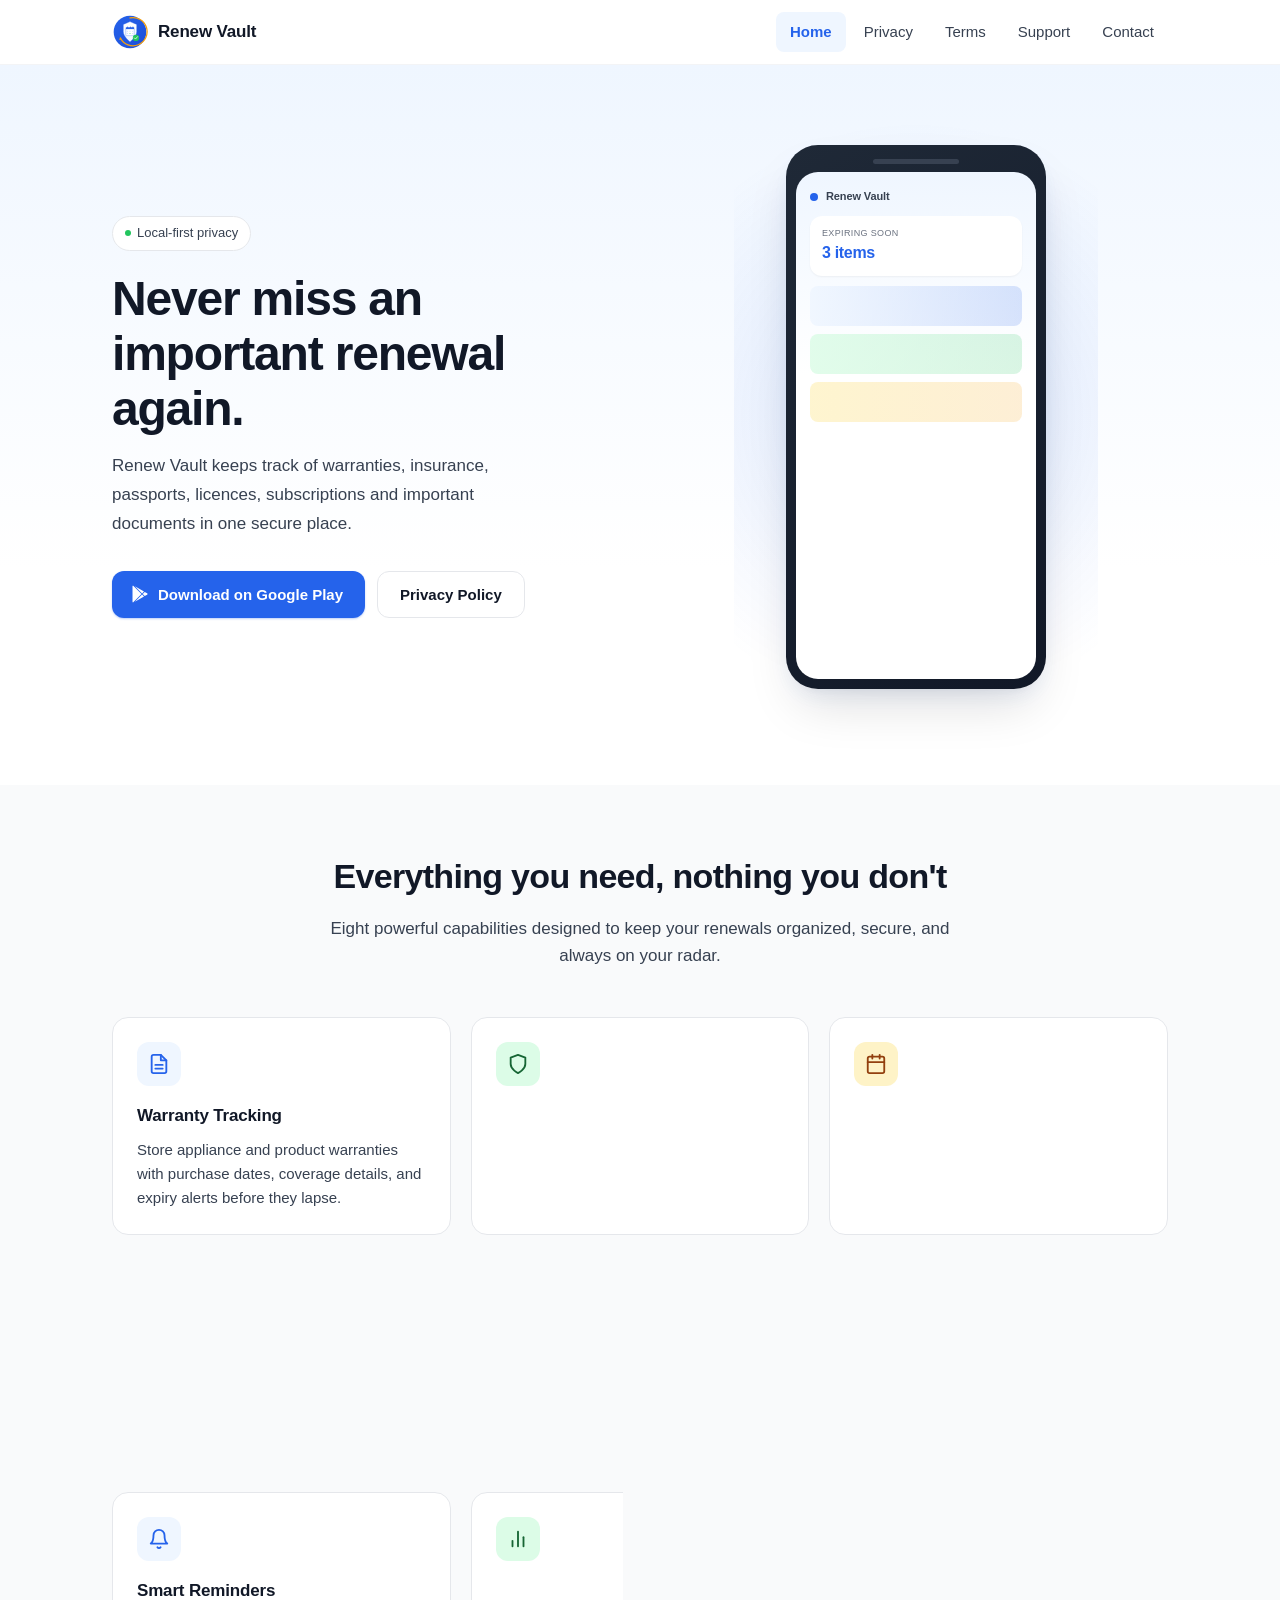
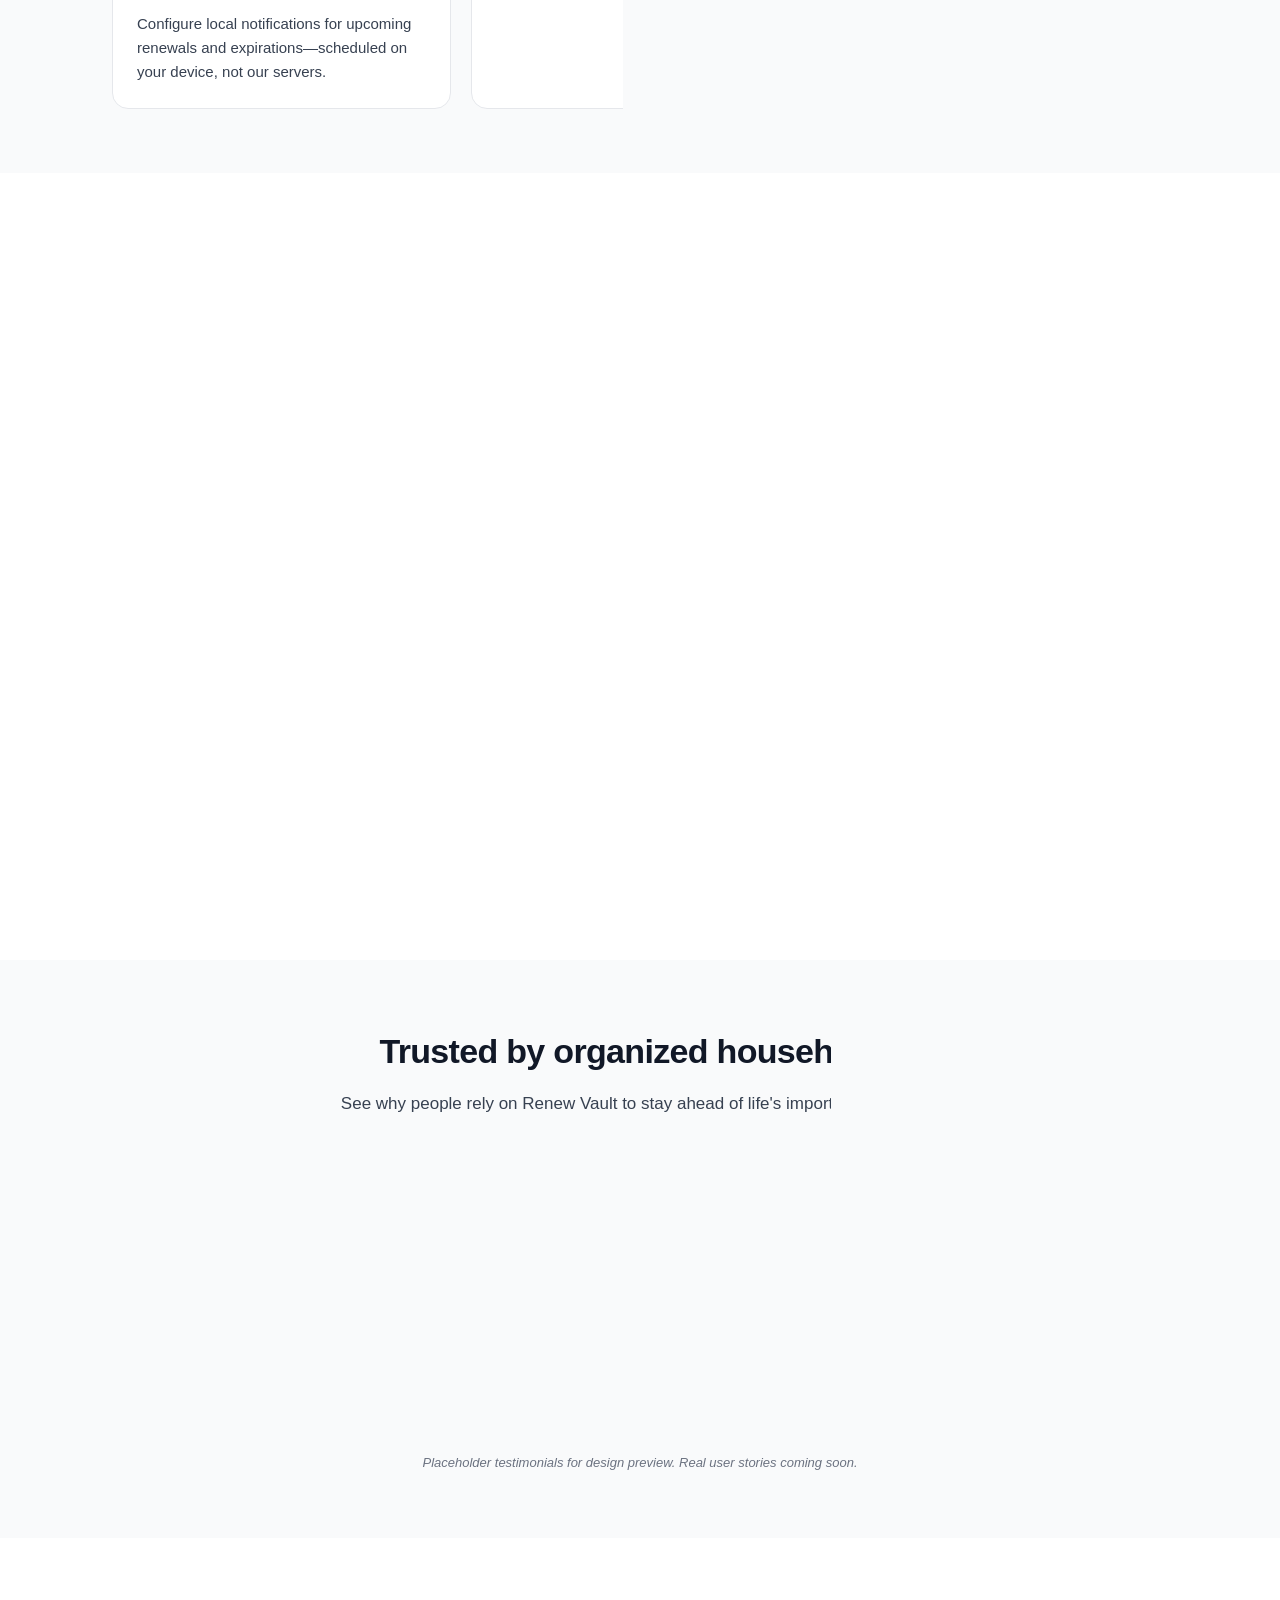
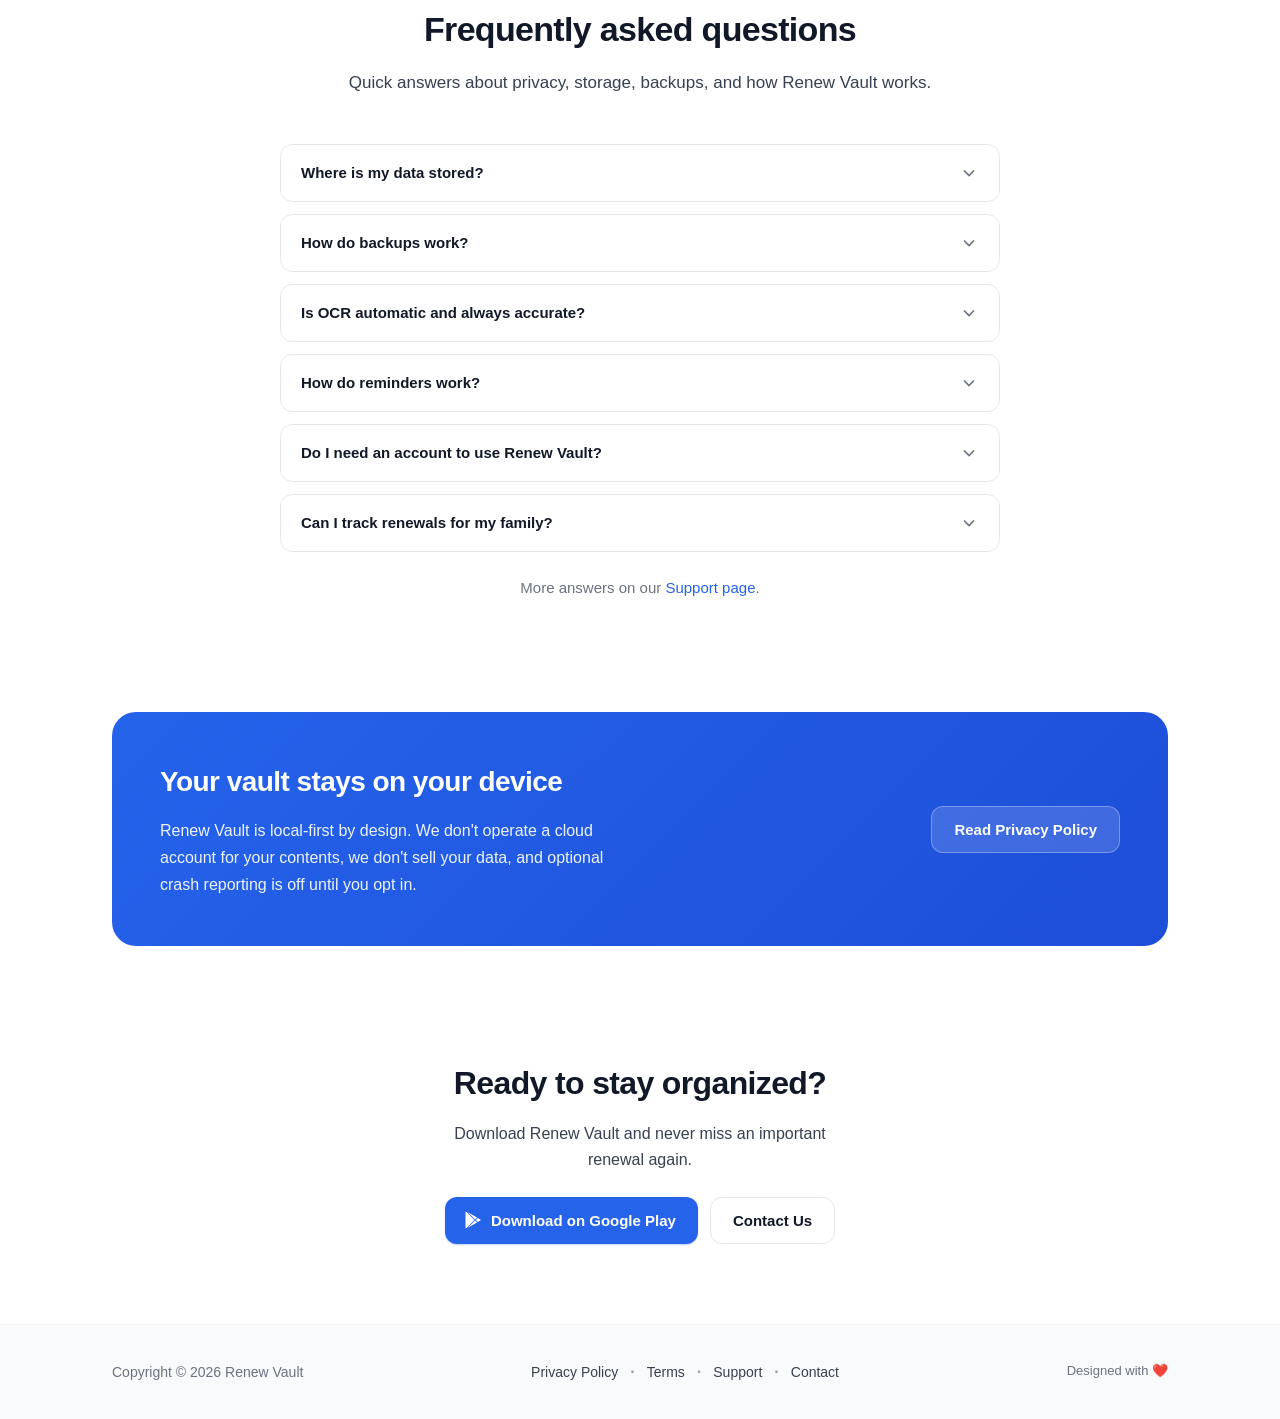
==== commit 0d0777ed: "fix(website): update GitHub Pages URLs for renew_vault repo Replace homecare_vault paths with renew_" ====
--- a/website/index.html
+++ b/website/index.html
@@ -7,19 +7,19 @@
   <meta name="keywords" content="Renew Vault, renewal tracker, warranty tracker, insurance expiry, passport reminder, document vault, local-first, Android app, com.renewvault.app">
   <meta name="robots" content="index, follow">
   <meta name="author" content="Renew Vault">
-  <link rel="canonical" href="https://jayanthrajiv1983.github.io/homecare_vault/">
+  <link rel="canonical" href="https://jayanthrajiv1983.github.io/renew_vault/">
   <title>Renew Vault — Never miss an important renewal again.</title>
   <meta property="og:type" content="website">
   <meta property="og:site_name" content="Renew Vault">
   <meta property="og:title" content="Renew Vault — Never miss an important renewal again.">
   <meta property="og:description" content="Track warranties, insurance, passports, licences, subscriptions and documents in one secure, local-first vault.">
-  <meta property="og:url" content="https://jayanthrajiv1983.github.io/homecare_vault/">
-  <meta property="og:image" content="https://jayanthrajiv1983.github.io/homecare_vault/images/og-image.svg">
+  <meta property="og:url" content="https://jayanthrajiv1983.github.io/renew_vault/">
+  <meta property="og:image" content="https://jayanthrajiv1983.github.io/renew_vault/images/og-image.svg">
   <meta property="og:locale" content="en_US">
   <meta name="twitter:card" content="summary_large_image">
   <meta name="twitter:title" content="Renew Vault — Never miss an important renewal again.">
   <meta name="twitter:description" content="Track warranties, insurance, passports, licences, subscriptions and documents in one secure, local-first vault.">
-  <meta name="twitter:image" content="https://jayanthrajiv1983.github.io/homecare_vault/images/og-image.svg">
+  <meta name="twitter:image" content="https://jayanthrajiv1983.github.io/renew_vault/images/og-image.svg">
   <link rel="icon" href="assets/favicon.svg" type="image/svg+xml">
   <link rel="apple-touch-icon" href="images/renew_vault_logo.svg">
   <link rel="stylesheet" href="css/styles.css">
